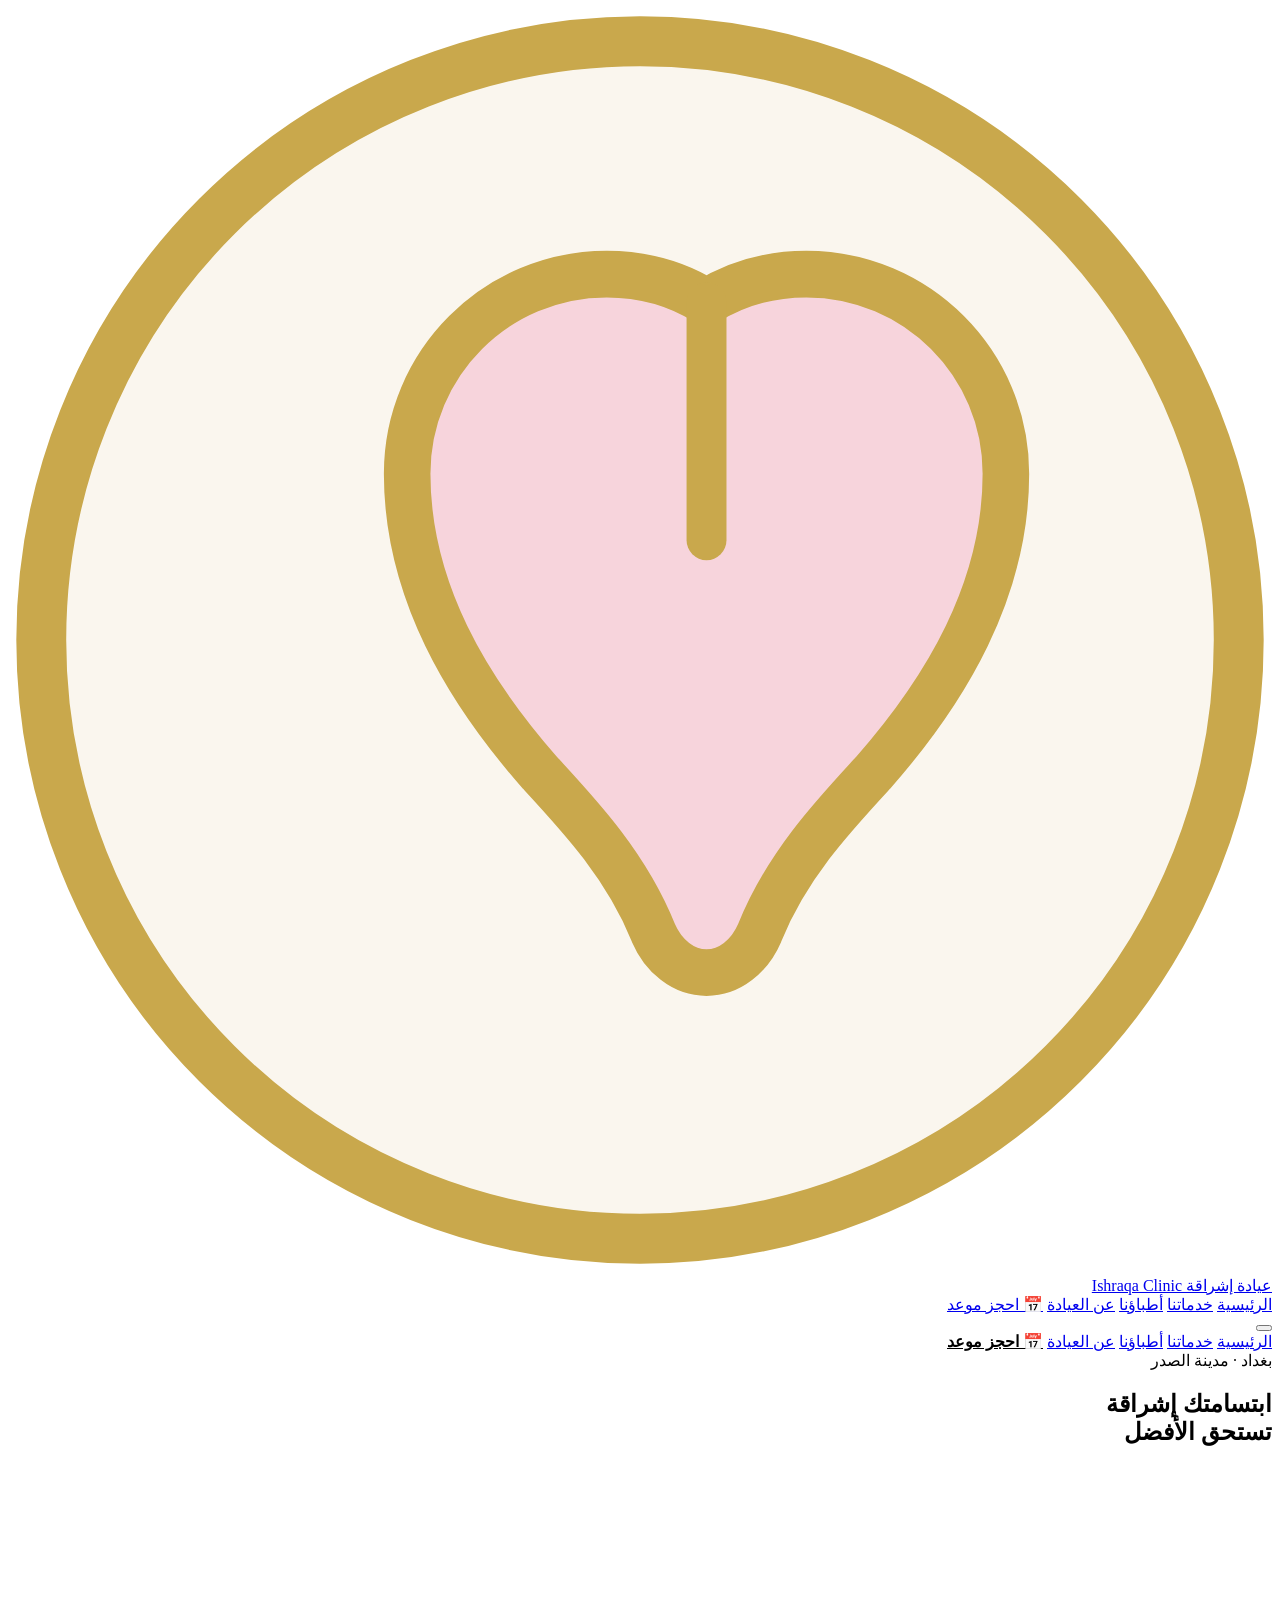
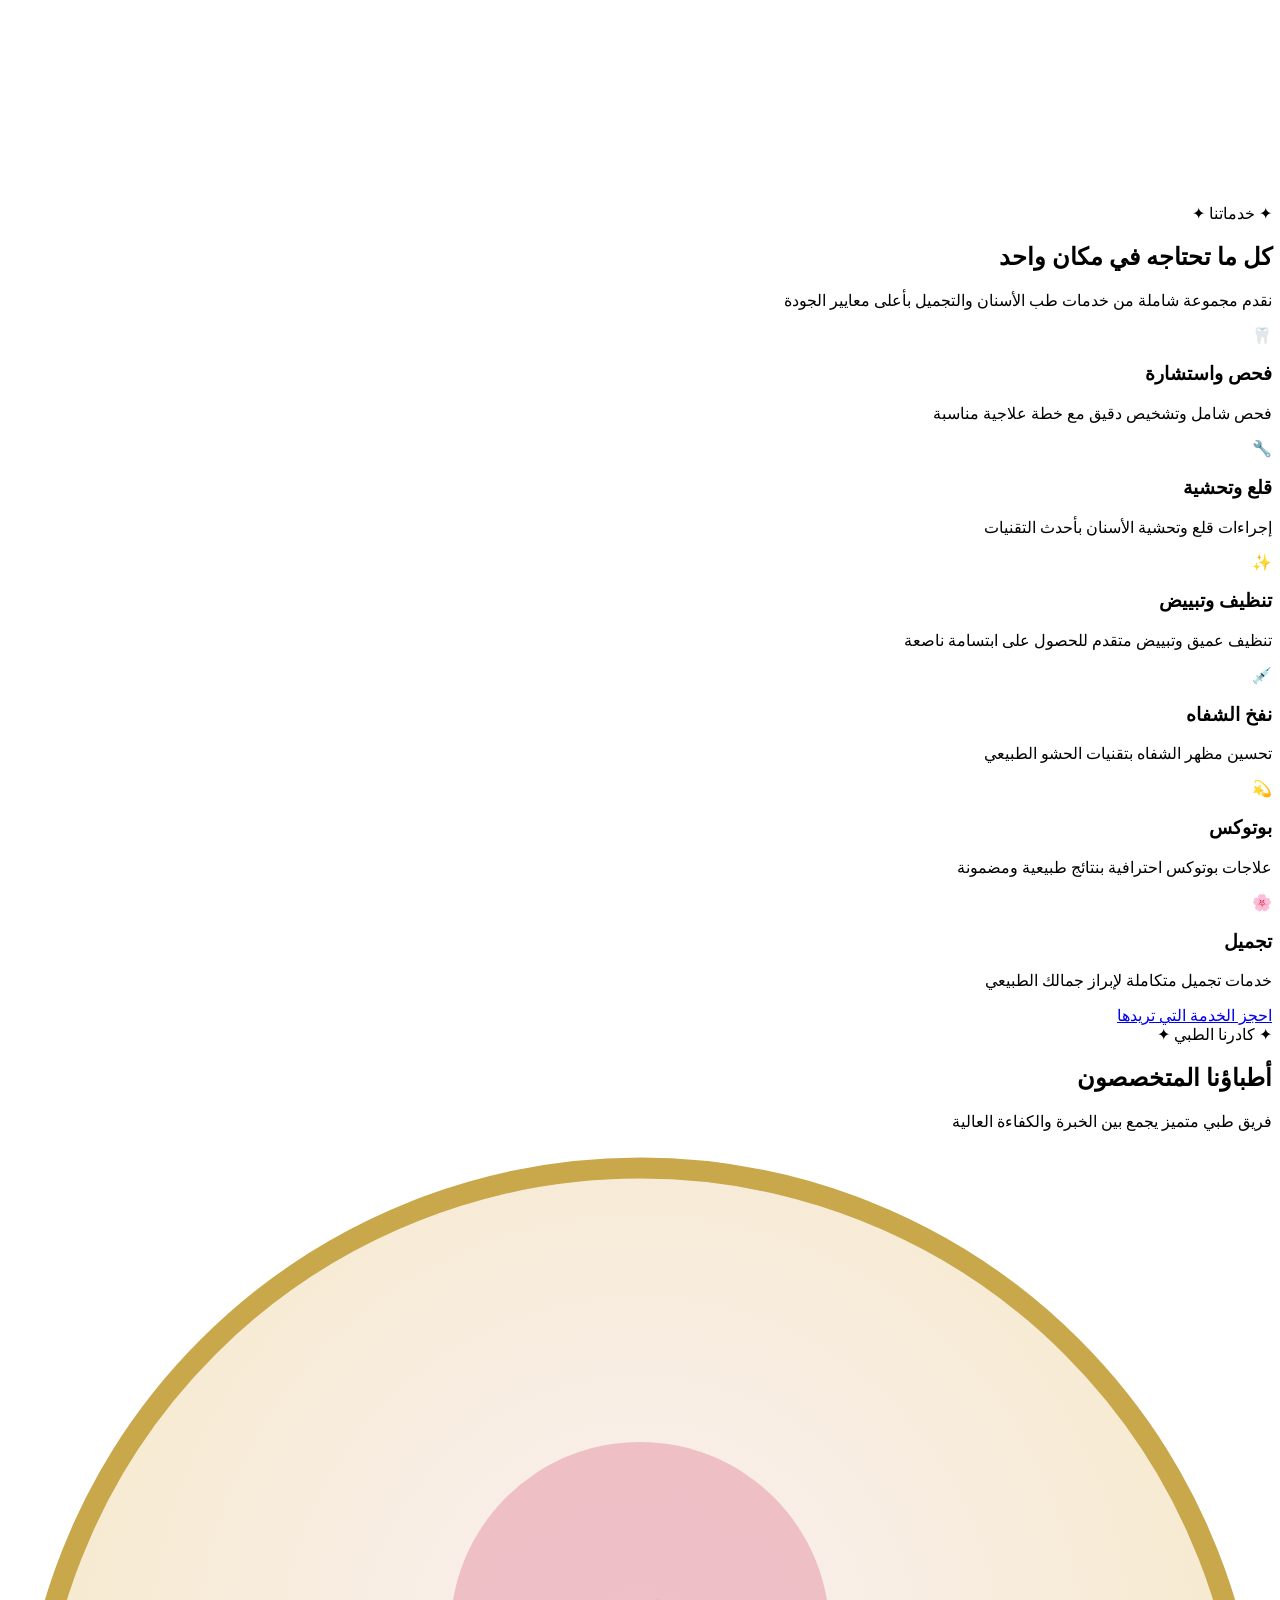
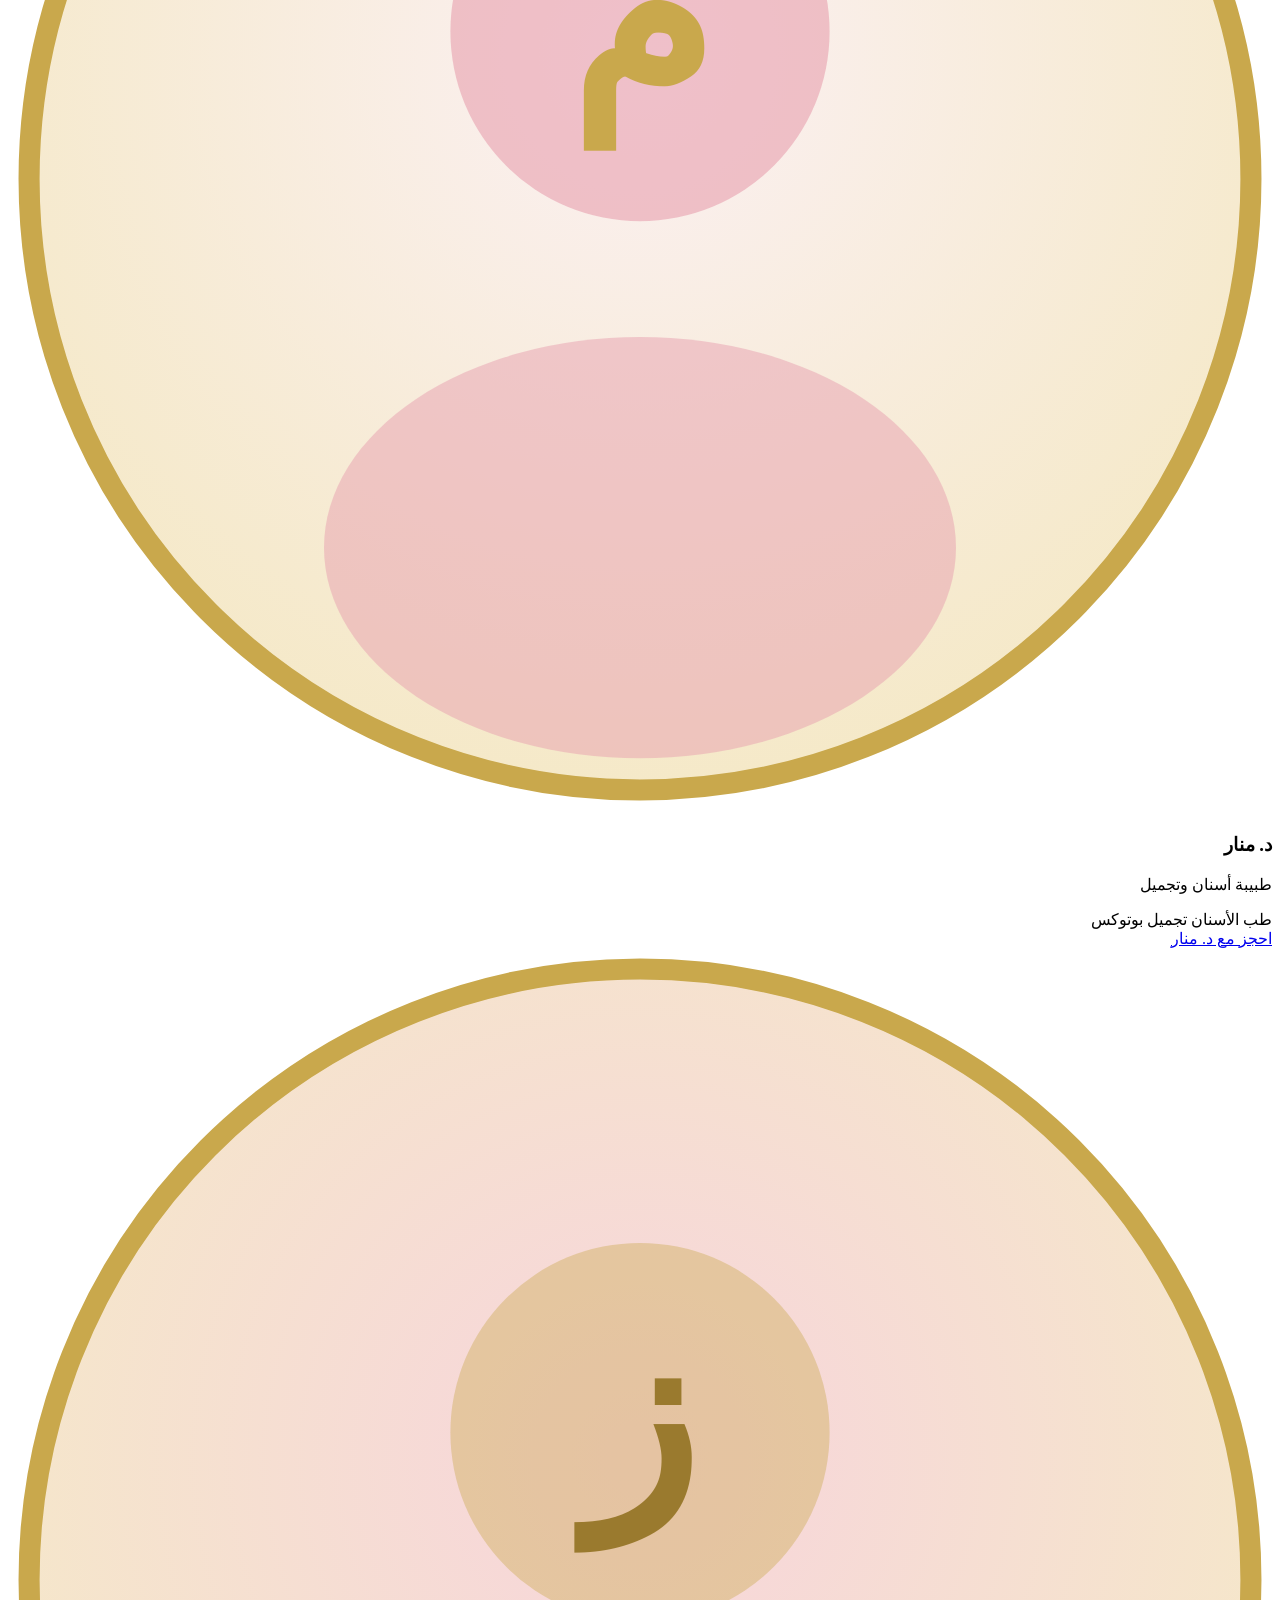
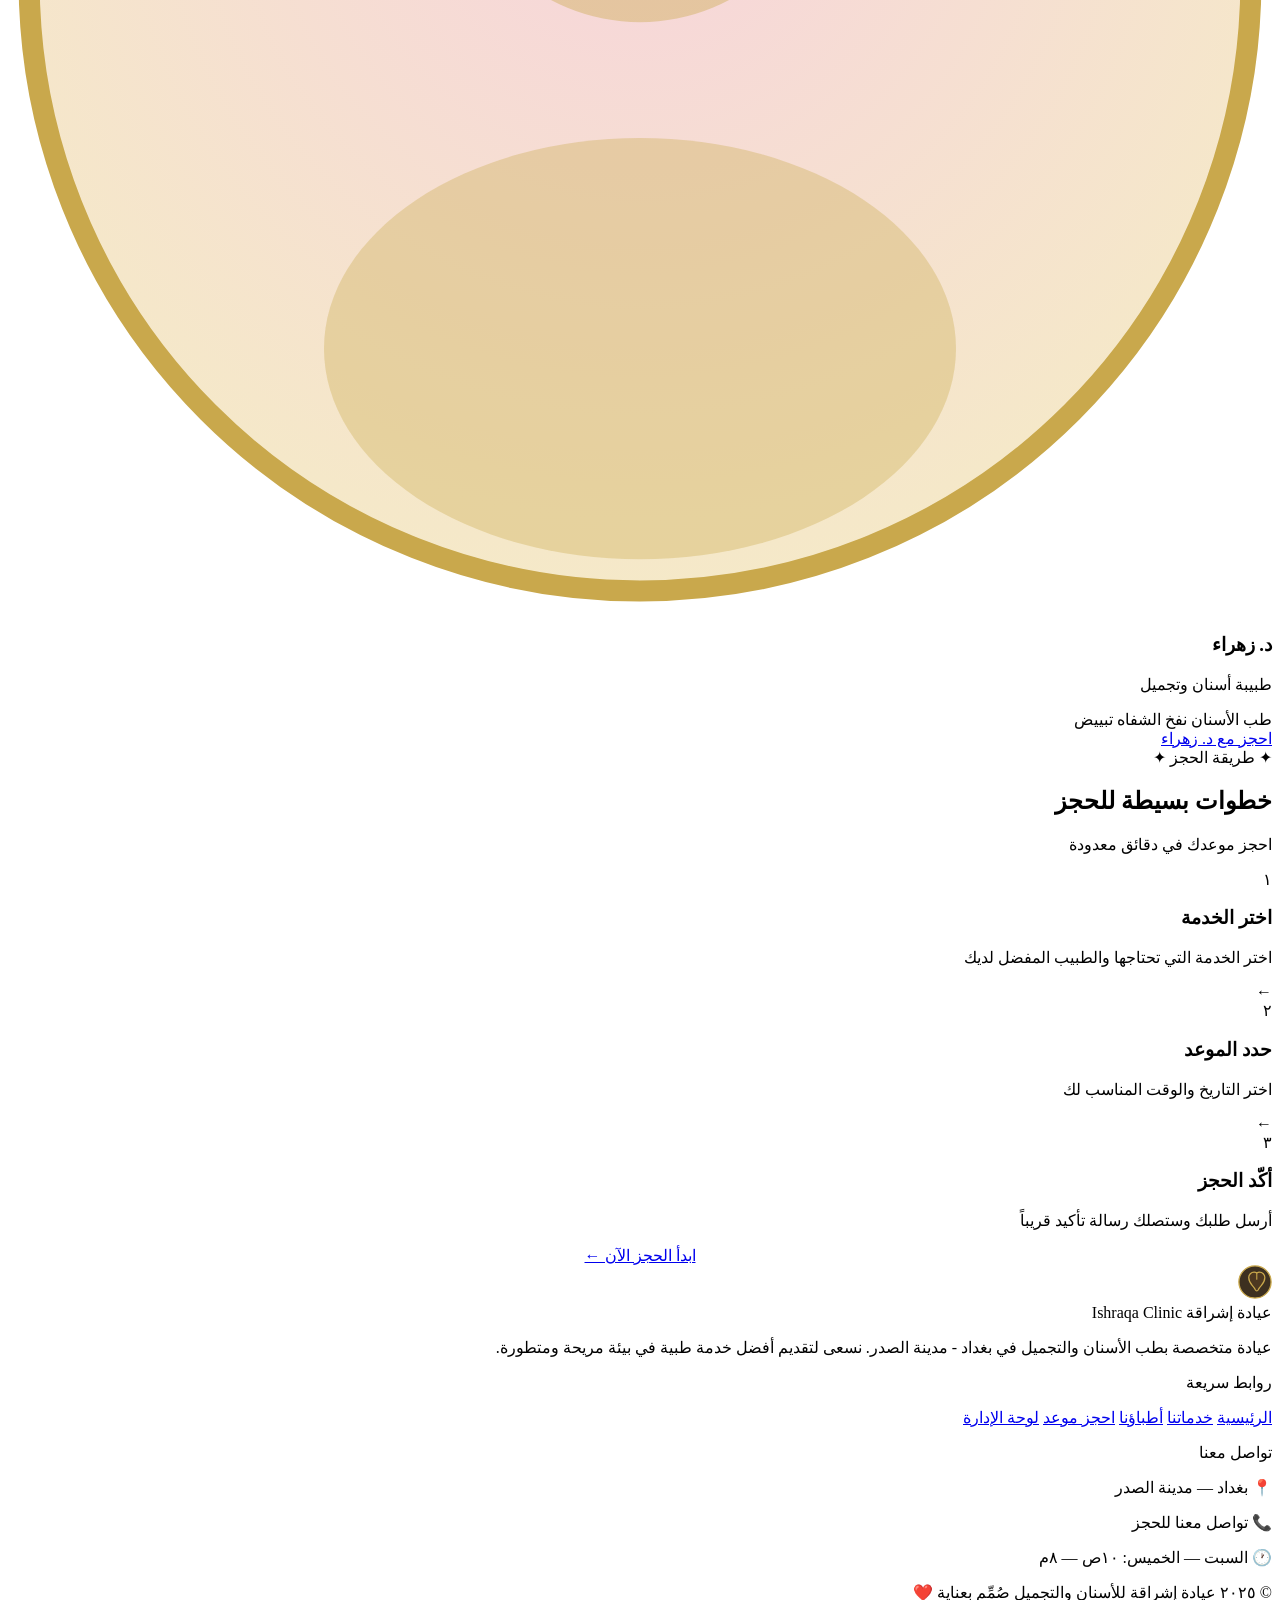
==== index.html @ fc012408 "Add files via upload" ====
<!DOCTYPE html>
<html lang="ar" dir="rtl">
<head>
  <meta charset="UTF-8" />
  <meta name="viewport" content="width=device-width, initial-scale=1.0" />
  <meta name="description" content="عيادة إشراقة للأسنان والتجميل — بغداد، مدينة الصدر. احجز موعدك اليوم مع أفضل أطباء الأسنان والتجميل." />
  <title>عيادة إشراقة للأسنان والتجميل</title>
  <link rel="stylesheet" href="assets/css/style.css" />
  <link rel="stylesheet" href="assets/css/home.css" />
</head>
<body>

  <!-- ═══════════════════════════════════════════════════
       NAVBAR
  ═══════════════════════════════════════════════════ -->
  <nav class="navbar" id="navbar">
    <a href="index.html" class="nav-logo">
      <svg class="nav-logo-icon" viewBox="0 0 38 38" fill="none" xmlns="http://www.w3.org/2000/svg">
        <circle cx="19" cy="19" r="18" fill="#FAF6EE" stroke="#C9A84C" stroke-width="1.5"/>
        <path d="M12 14C12 10.686 14.686 8 18 8C19.1 8 20.14 8.3 21 8.84C21.86 8.3 22.9 8 24 8C27.314 8 30 10.686 30 14C30 17.5 28.2 20.5 26 23C24.8 24.3 23.4 25.8 22.6 27.8C22.3 28.5 21.7 29 21 29C20.3 29 19.7 28.5 19.4 27.8C18.6 25.8 17.2 24.3 16 23C13.8 20.5 12 17.5 12 14Z" fill="#F7D4DC" stroke="#C9A84C" stroke-width="1.4" stroke-linejoin="round"/>
        <path d="M21 8.84C21 8.84 21 14 21 16" stroke="#C9A84C" stroke-width="1.2" stroke-linecap="round"/>
      </svg>
      <div class="nav-logo-text">
        <span class="ar">عيادة إشراقة</span>
        <span class="en">Ishraqa Clinic</span>
      </div>
    </a>

    <div class="nav-links">
      <a href="index.html">الرئيسية</a>
      <a href="#services">خدماتنا</a>
      <a href="#doctors">أطباؤنا</a>
      <a href="#about">عن العيادة</a>
      <a href="booking.html" class="nav-cta">📅 احجز موعد</a>
    </div>

    <button class="nav-hamburger" id="hamburger" aria-label="القائمة">
      <span></span><span></span><span></span>
    </button>
  </nav>

  <div class="nav-mobile" id="navMobile">
    <a href="index.html">الرئيسية</a>
    <a href="#services">خدماتنا</a>
    <a href="#doctors">أطباؤنا</a>
    <a href="#about">عن العيادة</a>
    <a href="booking.html" style="color:var(--gold-dark);font-weight:700;">📅 احجز موعد</a>
  </div>

  <!-- ═══════════════════════════════════════════════════
       HERO
  ═══════════════════════════════════════════════════ -->
  <section class="hero" id="hero">
    <div class="hero-bg-shapes" aria-hidden="true">
      <div class="shape shape-1"></div>
      <div class="shape shape-2"></div>
      <div class="shape shape-3"></div>
    </div>

    <div class="hero-inner">
      <div class="hero-content">
        <span class="hero-badge animate-in">
          <span class="dot-gold"></span>
          بغداد · مدينة الصدر
        </span>

        <h1 class="hero-title animate-in-delay">
          ابتسامتك <span class="text-gold">إشراقة</span>
          <br />تستحق الأفضل
        </h1>

        <p class="hero-desc" style="animation: fadeInUp 0.5s ease 0.25s both; opacity:0;">
          عيادة متخصصة بطب الأسنان والتجميل، نقدم خدمات عالية الجودة
          بأيدي كوادر متخصصة في بيئة مريحة وحديثة.
        </p>

        <div class="hero-actions" style="animation: fadeInUp 0.5s ease 0.35s both; opacity:0;">
          <a href="booking.html" class="btn btn-primary btn-lg">
            📅 احجز موعدك الآن
          </a>
          <a href="#services" class="btn btn-outline">
            تعرّف على خدماتنا
          </a>
        </div>

        <div class="hero-trust" style="animation: fadeInUp 0.5s ease 0.45s both; opacity:0;">
          <div class="trust-item">
            <span class="trust-num">٢</span>
            <span class="trust-label">طبيب متخصص</span>
          </div>
          <div class="trust-divider"></div>
          <div class="trust-item">
            <span class="trust-num">٩+</span>
            <span class="trust-label">خدمة متاحة</span>
          </div>
          <div class="trust-divider"></div>
          <div class="trust-item">
            <span class="trust-num">حجز</span>
            <span class="trust-label">سريع وسهل</span>
          </div>
        </div>
      </div>

      <div class="hero-visual" style="animation: fadeIn 0.8s ease 0.2s both; opacity:0;" aria-hidden="true">
        <div class="hero-card-wrap">
          <div class="hero-main-card">
            <div class="hero-card-icon">
              <svg viewBox="0 0 80 80" fill="none" xmlns="http://www.w3.org/2000/svg" width="80" height="80">
                <circle cx="40" cy="40" r="38" fill="#F5E9C8" stroke="#C9A84C" stroke-width="2"/>
                <path d="M24 26C24 19.373 29.373 14 36 14C38.8 14 41.4 14.9 43.5 16.5C45.6 14.9 48.2 14 51 14C57.627 14 63 19.373 63 26C63 35 58.5 42.5 53 48.5C50 51.8 46.5 55.5 44.5 60.5C43.7 62.5 42.1 64 40 64C37.9 64 36.3 62.5 35.5 60.5C33.5 55.5 30 51.8 27 48.5C21.5 42.5 17 35 17 26H24Z" fill="#FBF0F3" stroke="#C9A84C" stroke-width="2.5" stroke-linejoin="round"/>
                <path d="M43.5 16.5C43.5 16.5 43.5 30 43.5 35" stroke="#C9A84C" stroke-width="2" stroke-linecap="round"/>
                <circle cx="40" cy="40" r="3" fill="#E8A0B0"/>
              </svg>
            </div>
            <p class="hero-card-title">عيادة إشراقة</p>
            <p class="hero-card-sub">للأسنان والتجميل</p>
          </div>

          <div class="floating-badge float-1">
            <span>✨</span> تجميل احترافي
          </div>
          <div class="floating-badge float-2">
            <span>🦷</span> أسنان صحية
          </div>
          <div class="floating-badge float-3">
            <span>⭐</span> رعاية متميزة
          </div>
        </div>
      </div>
    </div>
  </section>

  <!-- ═══════════════════════════════════════════════════
       SERVICES
  ═══════════════════════════════════════════════════ -->
  <section class="section services-section" id="services">
    <div class="section-inner">
      <div class="section-header">
        <div class="section-eyebrow">✦ خدماتنا ✦</div>
        <h2 class="section-title">كل ما تحتاجه في مكان واحد</h2>
        <p class="section-subtitle">نقدم مجموعة شاملة من خدمات طب الأسنان والتجميل بأعلى معايير الجودة</p>
      </div>

      <div class="services-grid stagger-children">
        <div class="service-card">
          <div class="service-icon">🦷</div>
          <h3>فحص واستشارة</h3>
          <p>فحص شامل وتشخيص دقيق مع خطة علاجية مناسبة</p>
        </div>
        <div class="service-card">
          <div class="service-icon">🔧</div>
          <h3>قلع وتحشية</h3>
          <p>إجراءات قلع وتحشية الأسنان بأحدث التقنيات</p>
        </div>
        <div class="service-card">
          <div class="service-icon">✨</div>
          <h3>تنظيف وتبييض</h3>
          <p>تنظيف عميق وتبييض متقدم للحصول على ابتسامة ناصعة</p>
        </div>
        <div class="service-card service-card-featured">
          <div class="service-icon">💉</div>
          <h3>نفخ الشفاه</h3>
          <p>تحسين مظهر الشفاه بتقنيات الحشو الطبيعي</p>
        </div>
        <div class="service-card service-card-featured">
          <div class="service-icon">💫</div>
          <h3>بوتوكس</h3>
          <p>علاجات بوتوكس احترافية بنتائج طبيعية ومضمونة</p>
        </div>
        <div class="service-card service-card-featured">
          <div class="service-icon">🌸</div>
          <h3>تجميل</h3>
          <p>خدمات تجميل متكاملة لإبراز جمالك الطبيعي</p>
        </div>
      </div>

      <div class="services-cta">
        <a href="booking.html" class="btn btn-primary btn-lg">
          احجز الخدمة التي تريدها
        </a>
      </div>
    </div>
  </section>

  <!-- ═══════════════════════════════════════════════════
       DOCTORS
  ═══════════════════════════════════════════════════ -->
  <section class="section doctors-section" id="doctors">
    <div class="section-inner">
      <div class="section-header">
        <div class="section-eyebrow">✦ كادرنا الطبي ✦</div>
        <h2 class="section-title">أطباؤنا المتخصصون</h2>
        <p class="section-subtitle">فريق طبي متميز يجمع بين الخبرة والكفاءة العالية</p>
      </div>

      <div class="doctors-grid stagger-children">
        <div class="doctor-card">
          <div class="doctor-avatar">
            <svg viewBox="0 0 120 120" fill="none" xmlns="http://www.w3.org/2000/svg" width="100%" height="100%">
              <circle cx="60" cy="60" r="58" fill="url(#grad1)" stroke="#C9A84C" stroke-width="2"/>
              <defs>
                <radialGradient id="grad1" cx="50%" cy="40%" r="60%">
                  <stop offset="0%" stop-color="#FBF0F3"/>
                  <stop offset="100%" stop-color="#F5E9C8"/>
                </radialGradient>
              </defs>
              <circle cx="60" cy="46" r="18" fill="#E8A0B0" opacity="0.6"/>
              <ellipse cx="60" cy="95" rx="30" ry="20" fill="#E8A0B0" opacity="0.5"/>
              <text x="60" y="52" font-family="Tajawal" font-size="22" fill="#C9A84C" text-anchor="middle" font-weight="700">م</text>
            </svg>
          </div>
          <div class="doctor-info">
            <h3 class="doctor-name">د. منار</h3>
            <p class="doctor-title">طبيبة أسنان وتجميل</p>
            <div class="doctor-tags">
              <span class="doctor-tag">طب الأسنان</span>
              <span class="doctor-tag">تجميل</span>
              <span class="doctor-tag">بوتوكس</span>
            </div>
            <a href="booking.html?doctor=manar" class="btn btn-outline" style="margin-top:var(--space-md); width:100%; justify-content:center;">
              احجز مع د. منار
            </a>
          </div>
        </div>

        <div class="doctor-card">
          <div class="doctor-avatar">
            <svg viewBox="0 0 120 120" fill="none" xmlns="http://www.w3.org/2000/svg" width="100%" height="100%">
              <circle cx="60" cy="60" r="58" fill="url(#grad2)" stroke="#C9A84C" stroke-width="2"/>
              <defs>
                <radialGradient id="grad2" cx="50%" cy="40%" r="60%">
                  <stop offset="0%" stop-color="#F7D4DC"/>
                  <stop offset="100%" stop-color="#F5E9C8"/>
                </radialGradient>
              </defs>
              <circle cx="60" cy="46" r="18" fill="#C9A84C" opacity="0.4"/>
              <ellipse cx="60" cy="95" rx="30" ry="20" fill="#C9A84C" opacity="0.35"/>
              <text x="60" y="52" font-family="Tajawal" font-size="22" fill="#9A7A2E" text-anchor="middle" font-weight="700">ز</text>
            </svg>
          </div>
          <div class="doctor-info">
            <h3 class="doctor-name">د. زهراء</h3>
            <p class="doctor-title">طبيبة أسنان وتجميل</p>
            <div class="doctor-tags">
              <span class="doctor-tag">طب الأسنان</span>
              <span class="doctor-tag">نفخ الشفاه</span>
              <span class="doctor-tag">تبييض</span>
            </div>
            <a href="booking.html?doctor=zahraa" class="btn btn-outline" style="margin-top:var(--space-md); width:100%; justify-content:center;">
              احجز مع د. زهراء
            </a>
          </div>
        </div>
      </div>
    </div>
  </section>

  <!-- ═══════════════════════════════════════════════════
       HOW IT WORKS
  ═══════════════════════════════════════════════════ -->
  <section class="section how-section" id="about">
    <div class="section-inner">
      <div class="section-header">
        <div class="section-eyebrow">✦ طريقة الحجز ✦</div>
        <h2 class="section-title">خطوات بسيطة للحجز</h2>
        <p class="section-subtitle">احجز موعدك في دقائق معدودة</p>
      </div>

      <div class="steps-grid stagger-children">
        <div class="step-item">
          <div class="step-number">١</div>
          <h3>اختر الخدمة</h3>
          <p>اختر الخدمة التي تحتاجها والطبيب المفضل لديك</p>
        </div>
        <div class="step-arrow">←</div>
        <div class="step-item">
          <div class="step-number">٢</div>
          <h3>حدد الموعد</h3>
          <p>اختر التاريخ والوقت المناسب لك</p>
        </div>
        <div class="step-arrow">←</div>
        <div class="step-item">
          <div class="step-number">٣</div>
          <h3>أكّد الحجز</h3>
          <p>أرسل طلبك وستصلك رسالة تأكيد قريباً</p>
        </div>
      </div>

      <div style="text-align:center; margin-top:var(--space-2xl);">
        <a href="booking.html" class="btn btn-primary btn-lg">
          ابدأ الحجز الآن ←
        </a>
      </div>
    </div>
  </section>

  <!-- ═══════════════════════════════════════════════════
       FOOTER
  ═══════════════════════════════════════════════════ -->
  <footer class="footer">
    <div class="footer-inner">
      <div class="footer-brand">
        <div class="nav-logo" style="margin-bottom:var(--space-md);">
          <svg width="34" height="34" viewBox="0 0 38 38" fill="none">
            <circle cx="19" cy="19" r="18" fill="#3D3020" stroke="#C9A84C" stroke-width="1.5"/>
            <path d="M12 14C12 10.686 14.686 8 18 8C19.1 8 20.14 8.3 21 8.84C21.86 8.3 22.9 8 24 8C27.314 8 30 10.686 30 14C30 17.5 28.2 20.5 26 23C24.8 24.3 23.4 25.8 22.6 27.8C22.3 28.5 21.7 29 21 29C20.3 29 19.7 28.5 19.4 27.8C18.6 25.8 17.2 24.3 16 23C13.8 20.5 12 17.5 12 14Z" fill="#4D3820" stroke="#C9A84C" stroke-width="1.4"/>
            <path d="M21 8.84C21 8.84 21 14 21 16" stroke="#C9A84C" stroke-width="1.2" stroke-linecap="round"/>
          </svg>
          <div class="nav-logo-text">
            <span class="ar">عيادة إشراقة</span>
            <span class="en">Ishraqa Clinic</span>
          </div>
        </div>
        <p class="footer-desc">
          عيادة متخصصة بطب الأسنان والتجميل في بغداد - مدينة الصدر.
          نسعى لتقديم أفضل خدمة طبية في بيئة مريحة ومتطورة.
        </p>
      </div>

      <div>
        <p class="footer-title">روابط سريعة</p>
        <div class="footer-links">
          <a href="index.html">الرئيسية</a>
          <a href="#services">خدماتنا</a>
          <a href="#doctors">أطباؤنا</a>
          <a href="booking.html">احجز موعد</a>
          <a href="admin.html">لوحة الإدارة</a>
        </div>
      </div>

      <div class="footer-contact">
        <p class="footer-title">تواصل معنا</p>
        <p>📍 بغداد — مدينة الصدر</p>
        <p>📞 <span id="footer-phone">تواصل معنا للحجز</span></p>
        <p>🕐 السبت — الخميس: ١٠ص — ٨م</p>
      </div>
    </div>

    <div class="footer-bottom">
      <span>© ٢٠٢٥ عيادة إشراقة للأسنان والتجميل</span>
      <span>صُمِّم بعناية ❤️</span>
    </div>
  </footer>

  <script src="assets/js/config.js"></script>
  <script>
    // Navbar scroll effect
    const navbar = document.getElementById('navbar');
    window.addEventListener('scroll', () => {
      navbar.classList.toggle('scrolled', window.scrollY > 20);
    });

    // Mobile menu
    const hamburger = document.getElementById('hamburger');
    const navMobile = document.getElementById('navMobile');
    hamburger.addEventListener('click', () => {
      navMobile.classList.toggle('open');
    });

    // Close mobile menu on link click
    navMobile.querySelectorAll('a').forEach(a => {
      a.addEventListener('click', () => navMobile.classList.remove('open'));
    });

    // Set phone from config
    const phoneEl = document.getElementById('footer-phone');
    if (phoneEl && ISHRAQA_CONFIG.CLINIC_PHONE) {
      phoneEl.textContent = ISHRAQA_CONFIG.CLINIC_PHONE;
    }
  </script>
</body>
</html>
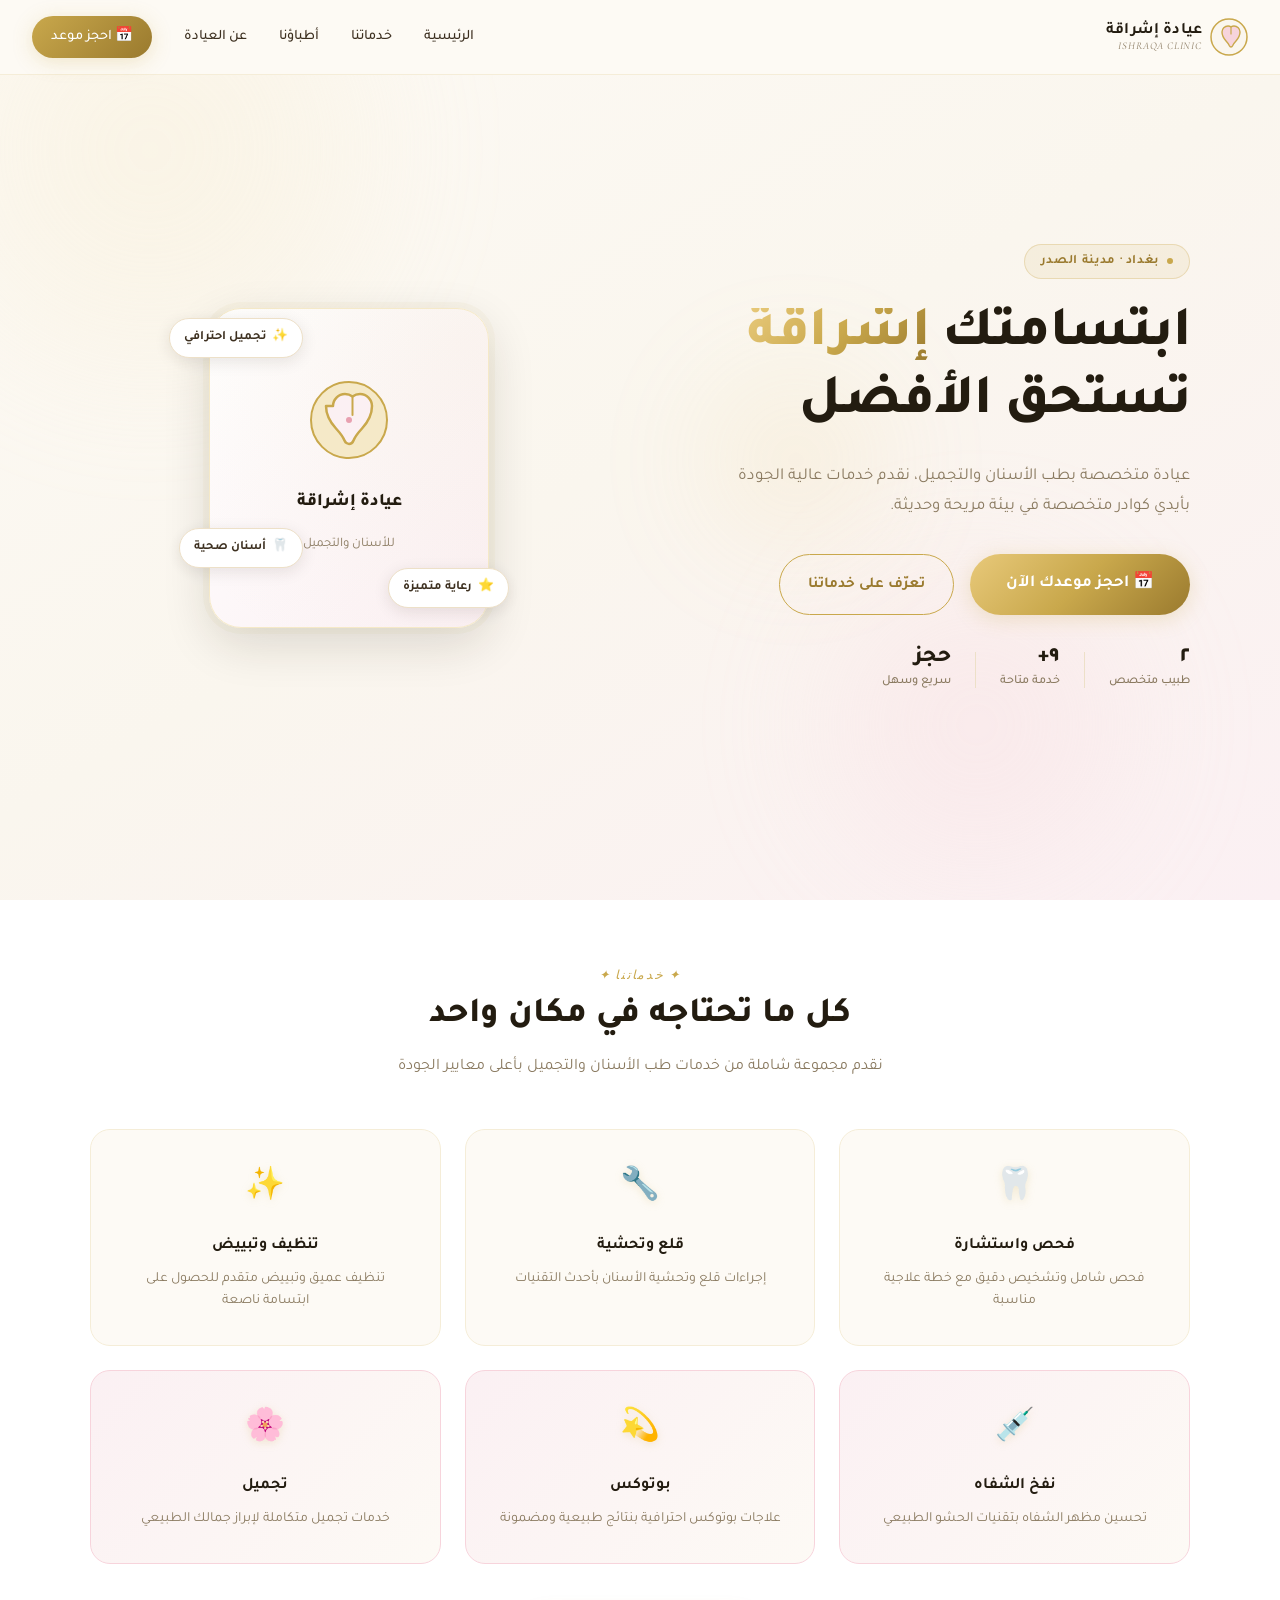
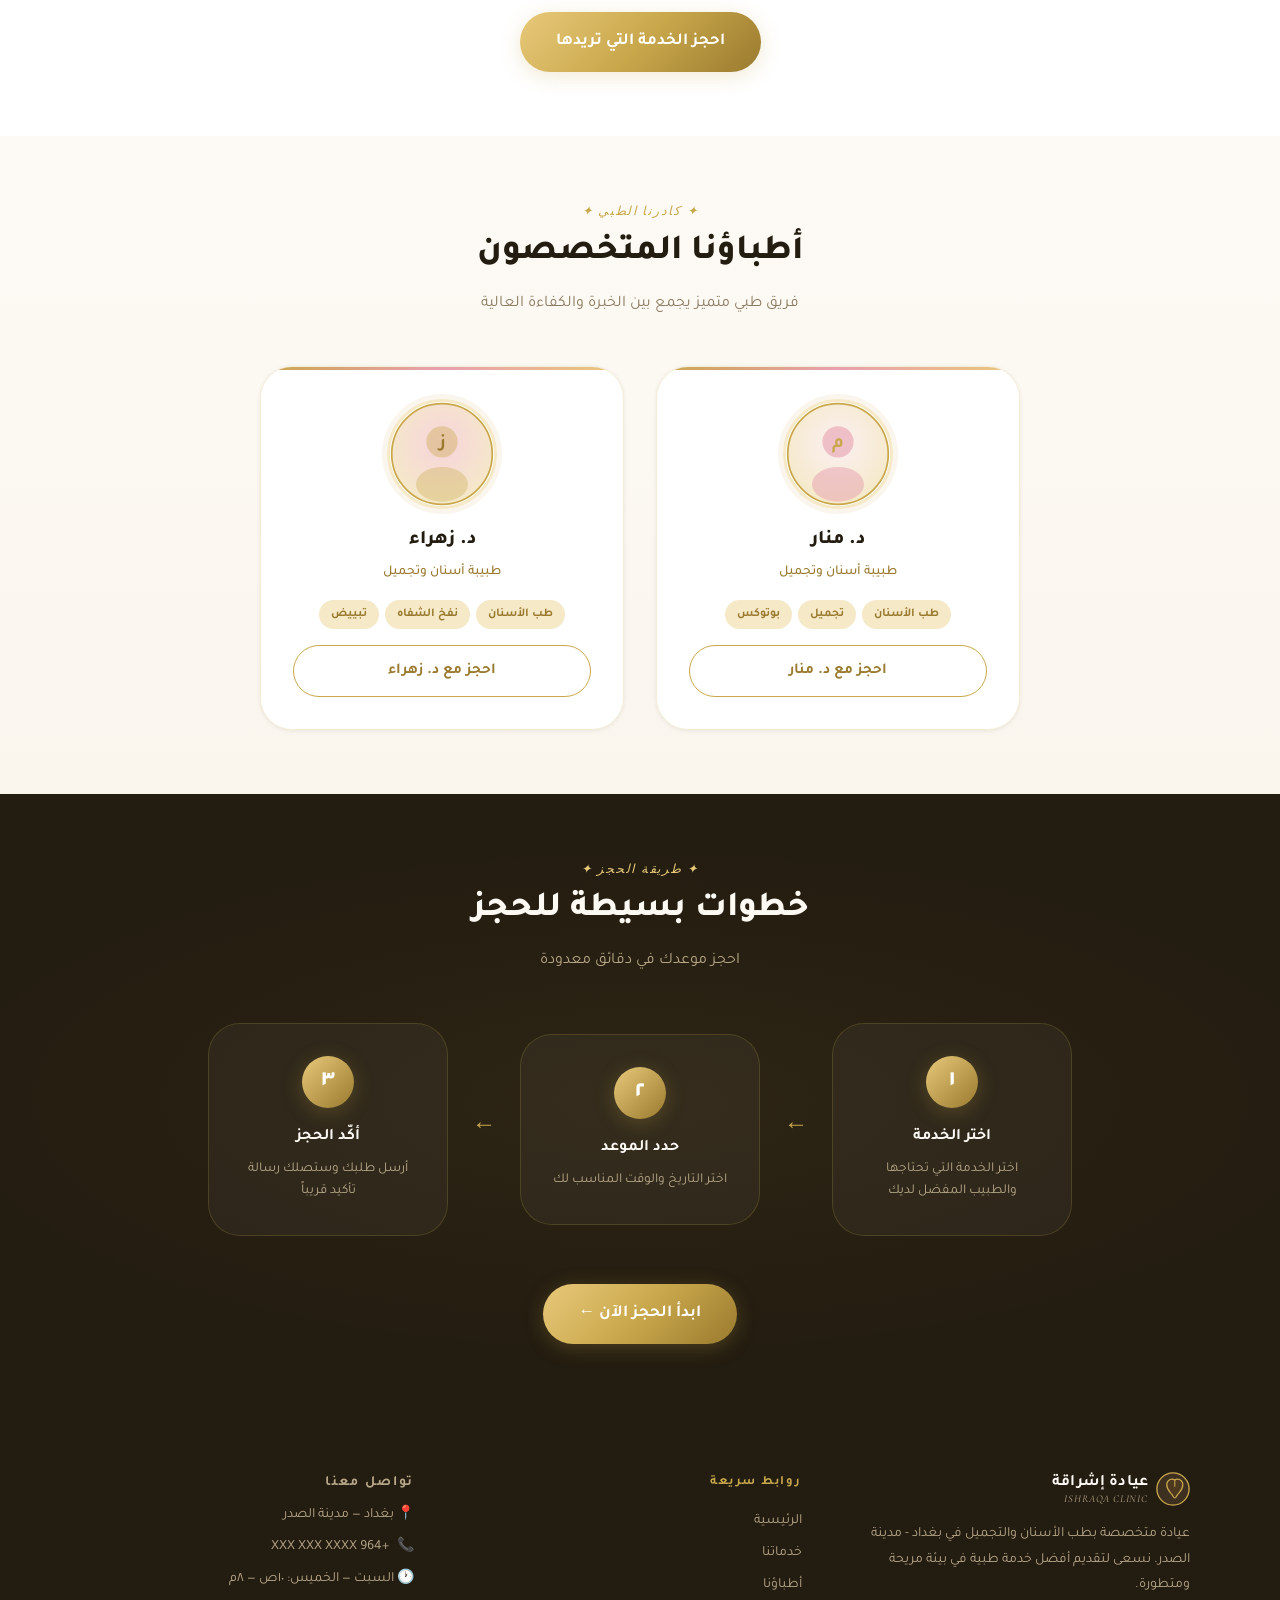
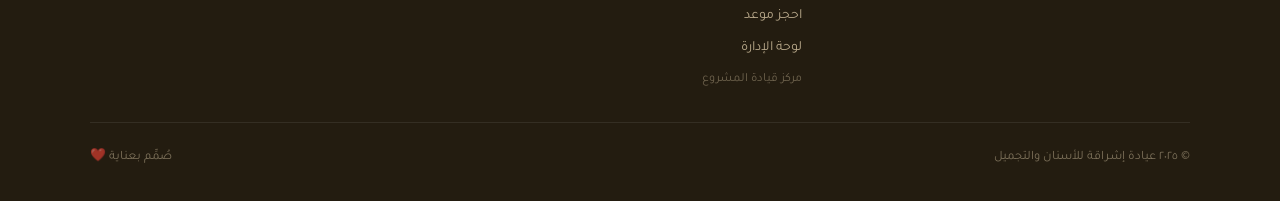
==== commit 90f49e48: "Add files via upload" ====
--- a/index.html
+++ b/index.html
@@ -325,6 +325,7 @@
           <a href="#doctors">أطباؤنا</a>
           <a href="booking.html">احجز موعد</a>
           <a href="admin.html">لوحة الإدارة</a>
+          <a href="orchestrator.html" style="opacity:0.5; font-size:0.78rem;">مركز قيادة المشروع</a>
         </div>
       </div>
 
--- a/assets/css/style.css
+++ b/assets/css/style.css
@@ -0,0 +1,948 @@
+/* ================================================================
+   Ishraqa Dental & Aesthetic Clinic — Global Stylesheet
+   عيادة إشراقة للأسنان والتجميل
+   ================================================================ */
+
+/* ── Google Fonts ─────────────────────────────────────────────── */
+@import url('https://fonts.googleapis.com/css2?family=Tajawal:wght@300;400;500;700;800&family=Cormorant+Garamond:ital,wght@0,300;0,400;0,600;1,300;1,400&family=Playfair+Display:wght@400;600&display=swap');
+
+/* ── CSS Variables ────────────────────────────────────────────── */
+:root {
+  /* Colors */
+  --gold:           #C9A84C;
+  --gold-light:     #E8C97A;
+  --gold-pale:      #F5E9C8;
+  --gold-dark:      #9A7A2E;
+  --pink:           #E8A0B0;
+  --pink-light:     #F7D4DC;
+  --pink-pale:      #FBF0F3;
+  --ivory:          #FDFAF5;
+  --ivory-dark:     #F5EEDF;
+  --cream:          #FAF6EE;
+  --dark:           #231C10;
+  --dark-soft:      #3D3020;
+  --muted:          #8A7A60;
+  --muted-light:    #B8A88A;
+  --border:         #EDE0C8;
+  --border-light:   #F5EDD8;
+  --white:          #FFFFFF;
+  --error:          #C0392B;
+  --error-light:    #FADBD8;
+  --success:        #27AE60;
+  --success-light:  #D5F5E3;
+
+  /* Typography */
+  --font-arabic:    'Tajawal', sans-serif;
+  --font-display:   'Cormorant Garamond', serif;
+  --font-heading:   'Playfair Display', serif;
+
+  /* Spacing */
+  --space-xs:   0.25rem;
+  --space-sm:   0.5rem;
+  --space-md:   1rem;
+  --space-lg:   1.5rem;
+  --space-xl:   2rem;
+  --space-2xl:  3rem;
+  --space-3xl:  4rem;
+
+  /* Borders */
+  --radius-sm:  6px;
+  --radius-md:  12px;
+  --radius-lg:  20px;
+  --radius-xl:  32px;
+  --radius-full: 9999px;
+
+  /* Shadows */
+  --shadow-sm:  0 1px 4px rgba(35, 28, 16, 0.08);
+  --shadow-md:  0 4px 16px rgba(35, 28, 16, 0.10);
+  --shadow-lg:  0 8px 32px rgba(35, 28, 16, 0.12);
+  --shadow-xl:  0 16px 48px rgba(35, 28, 16, 0.14);
+  --shadow-gold: 0 4px 20px rgba(201, 168, 76, 0.25);
+
+  /* Transitions */
+  --transition-fast:   150ms ease;
+  --transition-base:   250ms ease;
+  --transition-slow:   400ms cubic-bezier(0.25, 0.46, 0.45, 0.94);
+  --transition-spring: 500ms cubic-bezier(0.34, 1.56, 0.64, 1);
+}
+
+/* ── Reset & Base ─────────────────────────────────────────────── */
+*, *::before, *::after {
+  box-sizing: border-box;
+  margin: 0;
+  padding: 0;
+}
+
+html {
+  direction: rtl;
+  scroll-behavior: smooth;
+  font-size: 16px;
+  -webkit-text-size-adjust: 100%;
+}
+
+body {
+  font-family: var(--font-arabic);
+  background-color: var(--ivory);
+  color: var(--dark);
+  line-height: 1.7;
+  min-height: 100vh;
+  overflow-x: hidden;
+  -webkit-font-smoothing: antialiased;
+}
+
+img { max-width: 100%; display: block; }
+a { color: inherit; text-decoration: none; }
+button { cursor: pointer; border: none; background: none; font-family: inherit; }
+input, select, textarea { font-family: inherit; }
+ul, ol { list-style: none; }
+
+/* ── Scrollbar ────────────────────────────────────────────────── */
+::-webkit-scrollbar { width: 6px; }
+::-webkit-scrollbar-track { background: var(--ivory-dark); }
+::-webkit-scrollbar-thumb { background: var(--gold-light); border-radius: var(--radius-full); }
+
+/* ── Selection ────────────────────────────────────────────────── */
+::selection { background: var(--gold-pale); color: var(--dark); }
+
+/* ================================================================
+   NAVBAR
+   ================================================================ */
+.navbar {
+  position: fixed;
+  top: 0;
+  inset-inline: 0;
+  z-index: 100;
+  display: flex;
+  align-items: center;
+  justify-content: space-between;
+  padding: var(--space-md) var(--space-xl);
+  background: rgba(253, 250, 245, 0.92);
+  backdrop-filter: blur(16px);
+  -webkit-backdrop-filter: blur(16px);
+  border-bottom: 1px solid var(--border-light);
+  transition: box-shadow var(--transition-base);
+}
+
+.navbar.scrolled {
+  box-shadow: var(--shadow-md);
+}
+
+.nav-logo {
+  display: flex;
+  align-items: center;
+  gap: var(--space-sm);
+}
+
+.nav-logo-icon {
+  width: 38px;
+  height: 38px;
+  flex-shrink: 0;
+}
+
+.nav-logo-text {
+  display: flex;
+  flex-direction: column;
+  line-height: 1.15;
+}
+
+.nav-logo-text .ar {
+  font-size: 1rem;
+  font-weight: 700;
+  color: var(--dark);
+  letter-spacing: 0.01em;
+}
+
+.nav-logo-text .en {
+  font-size: 0.65rem;
+  font-weight: 400;
+  color: var(--muted);
+  letter-spacing: 0.08em;
+  text-transform: uppercase;
+  font-family: var(--font-display);
+  font-style: italic;
+}
+
+.nav-links {
+  display: flex;
+  align-items: center;
+  gap: var(--space-xl);
+}
+
+.nav-links a {
+  font-size: 0.9rem;
+  font-weight: 500;
+  color: var(--dark-soft);
+  transition: color var(--transition-fast);
+  position: relative;
+}
+
+.nav-links a::after {
+  content: '';
+  position: absolute;
+  bottom: -3px;
+  inset-inline-start: 0;
+  width: 0;
+  height: 1.5px;
+  background: var(--gold);
+  transition: width var(--transition-base);
+}
+
+.nav-links a:hover { color: var(--gold-dark); }
+.nav-links a:hover::after { width: 100%; }
+
+.nav-cta {
+  display: inline-flex;
+  align-items: center;
+  gap: var(--space-xs);
+  padding: 0.55rem 1.2rem;
+  background: linear-gradient(135deg, var(--gold), var(--gold-dark));
+  color: var(--white) !important;
+  border-radius: var(--radius-full);
+  font-size: 0.875rem;
+  font-weight: 600;
+  box-shadow: var(--shadow-gold);
+  transition: transform var(--transition-fast), box-shadow var(--transition-fast) !important;
+}
+
+.nav-cta::after { display: none !important; }
+.nav-cta:hover { transform: translateY(-1px); box-shadow: 0 6px 24px rgba(201, 168, 76, 0.35) !important; }
+
+/* Hamburger */
+.nav-hamburger {
+  display: none;
+  flex-direction: column;
+  gap: 5px;
+  padding: 4px;
+}
+
+.nav-hamburger span {
+  display: block;
+  width: 22px;
+  height: 2px;
+  background: var(--dark);
+  border-radius: 2px;
+  transition: var(--transition-base);
+}
+
+/* Mobile Nav */
+.nav-mobile {
+  display: none;
+  position: fixed;
+  top: 65px;
+  inset-inline: 0;
+  background: var(--ivory);
+  border-bottom: 1px solid var(--border);
+  padding: var(--space-lg) var(--space-xl);
+  flex-direction: column;
+  gap: var(--space-md);
+  z-index: 99;
+  box-shadow: var(--shadow-lg);
+}
+
+.nav-mobile.open { display: flex; }
+.nav-mobile a { font-size: 1rem; font-weight: 500; color: var(--dark-soft); padding: var(--space-sm) 0; border-bottom: 1px solid var(--border-light); }
+.nav-mobile a:last-child { border: none; }
+
+/* ================================================================
+   FOOTER
+   ================================================================ */
+.footer {
+  background: var(--dark);
+  color: var(--muted-light);
+  padding: var(--space-3xl) var(--space-xl) var(--space-xl);
+  margin-top: auto;
+}
+
+.footer-inner {
+  max-width: 1100px;
+  margin: 0 auto;
+  display: grid;
+  grid-template-columns: 1fr 1fr 1fr;
+  gap: var(--space-3xl);
+}
+
+.footer-brand .nav-logo-text .ar { color: var(--ivory); }
+.footer-brand .nav-logo-text .en { color: var(--muted-light); }
+
+.footer-desc {
+  font-size: 0.875rem;
+  line-height: 1.8;
+  color: var(--muted-light);
+  margin-top: var(--space-md);
+}
+
+.footer-title {
+  font-size: 0.8rem;
+  font-weight: 700;
+  letter-spacing: 0.12em;
+  text-transform: uppercase;
+  color: var(--gold);
+  margin-bottom: var(--space-md);
+}
+
+.footer-links { display: flex; flex-direction: column; gap: var(--space-sm); }
+.footer-links a { font-size: 0.875rem; color: var(--muted-light); transition: color var(--transition-fast); }
+.footer-links a:hover { color: var(--gold-light); }
+
+.footer-contact p { font-size: 0.875rem; color: var(--muted-light); margin-bottom: var(--space-sm); display: flex; gap: var(--space-sm); align-items: center; }
+
+.footer-bottom {
+  max-width: 1100px;
+  margin: var(--space-xl) auto 0;
+  padding-top: var(--space-lg);
+  border-top: 1px solid rgba(255,255,255,0.08);
+  display: flex;
+  justify-content: space-between;
+  align-items: center;
+  font-size: 0.8rem;
+  color: rgba(184, 168, 138, 0.6);
+}
+
+/* ================================================================
+   BUTTONS
+   ================================================================ */
+.btn {
+  display: inline-flex;
+  align-items: center;
+  justify-content: center;
+  gap: var(--space-sm);
+  padding: 0.75rem 1.75rem;
+  border-radius: var(--radius-full);
+  font-family: var(--font-arabic);
+  font-size: 0.95rem;
+  font-weight: 600;
+  transition: all var(--transition-base);
+  position: relative;
+  overflow: hidden;
+  white-space: nowrap;
+}
+
+.btn::before {
+  content: '';
+  position: absolute;
+  inset: 0;
+  background: rgba(255,255,255,0);
+  transition: background var(--transition-fast);
+}
+
+.btn:hover::before { background: rgba(255,255,255,0.08); }
+.btn:active { transform: scale(0.98); }
+
+.btn-primary {
+  background: linear-gradient(135deg, var(--gold-light) 0%, var(--gold) 50%, var(--gold-dark) 100%);
+  color: var(--white);
+  box-shadow: var(--shadow-gold);
+}
+
+.btn-primary:hover {
+  transform: translateY(-2px);
+  box-shadow: 0 8px 28px rgba(201, 168, 76, 0.4);
+}
+
+.btn-outline {
+  background: transparent;
+  color: var(--gold-dark);
+  border: 1.5px solid var(--gold);
+}
+
+.btn-outline:hover {
+  background: var(--gold-pale);
+  transform: translateY(-1px);
+}
+
+.btn-ghost {
+  background: transparent;
+  color: var(--muted);
+}
+
+.btn-ghost:hover { color: var(--dark); background: var(--ivory-dark); }
+
+.btn-lg { padding: 1rem 2.25rem; font-size: 1.05rem; }
+.btn-sm { padding: 0.5rem 1.1rem; font-size: 0.82rem; }
+
+.btn:disabled {
+  opacity: 0.55;
+  pointer-events: none;
+}
+
+/* Loading spinner in button */
+.btn .spinner {
+  width: 16px;
+  height: 16px;
+  border: 2px solid rgba(255,255,255,0.4);
+  border-top-color: white;
+  border-radius: 50%;
+  animation: spin 0.7s linear infinite;
+  display: none;
+}
+
+.btn.loading .spinner { display: block; }
+.btn.loading .btn-text { opacity: 0.7; }
+
+@keyframes spin { to { transform: rotate(360deg); } }
+
+/* ================================================================
+   FORM ELEMENTS
+   ================================================================ */
+.form-group {
+  display: flex;
+  flex-direction: column;
+  gap: 6px;
+}
+
+.form-label {
+  font-size: 0.875rem;
+  font-weight: 600;
+  color: var(--dark-soft);
+}
+
+.form-label .required {
+  color: var(--gold);
+  margin-inline-start: 3px;
+}
+
+.form-control {
+  width: 100%;
+  padding: 0.75rem 1rem;
+  background: var(--white);
+  border: 1.5px solid var(--border);
+  border-radius: var(--radius-md);
+  font-family: var(--font-arabic);
+  font-size: 0.95rem;
+  color: var(--dark);
+  transition: border-color var(--transition-fast), box-shadow var(--transition-fast);
+  outline: none;
+  direction: rtl;
+}
+
+.form-control::placeholder { color: var(--muted-light); }
+
+.form-control:focus {
+  border-color: var(--gold);
+  box-shadow: 0 0 0 3px rgba(201, 168, 76, 0.12);
+}
+
+.form-control.is-error {
+  border-color: var(--error);
+  box-shadow: 0 0 0 3px rgba(192, 57, 43, 0.08);
+}
+
+.form-error {
+  font-size: 0.78rem;
+  color: var(--error);
+  display: flex;
+  align-items: center;
+  gap: 4px;
+  display: none;
+}
+
+.form-group.has-error .form-error { display: flex; }
+.form-group.has-error .form-control { border-color: var(--error); }
+
+select.form-control {
+  appearance: none;
+  -webkit-appearance: none;
+  background-image: url("data:image/svg+xml,%3Csvg xmlns='http://www.w3.org/2000/svg' width='12' height='12' viewBox='0 0 12 12'%3E%3Cpath fill='%238A7A60' d='M6 8L1 3h10z'/%3E%3C/svg%3E");
+  background-repeat: no-repeat;
+  background-position: left 12px center;
+  padding-inline-end: 1rem;
+  padding-inline-start: 2.5rem;
+}
+
+textarea.form-control { resize: vertical; min-height: 110px; }
+
+/* Radio / Checkbox groups */
+.radio-group, .checkbox-group {
+  display: flex;
+  flex-wrap: wrap;
+  gap: var(--space-sm);
+}
+
+.radio-option, .checkbox-option {
+  position: relative;
+}
+
+.radio-option input,
+.checkbox-option input {
+  position: absolute;
+  opacity: 0;
+  width: 0;
+  height: 0;
+}
+
+.radio-option label,
+.checkbox-option label {
+  display: inline-flex;
+  align-items: center;
+  gap: 6px;
+  padding: 0.5rem 1.1rem;
+  border: 1.5px solid var(--border);
+  border-radius: var(--radius-full);
+  font-size: 0.875rem;
+  font-weight: 500;
+  color: var(--muted);
+  cursor: pointer;
+  transition: all var(--transition-fast);
+  background: var(--white);
+  user-select: none;
+}
+
+.radio-option input:checked + label,
+.checkbox-option input:checked + label {
+  border-color: var(--gold);
+  background: var(--gold-pale);
+  color: var(--gold-dark);
+  font-weight: 600;
+}
+
+.radio-option label:hover,
+.checkbox-option label:hover {
+  border-color: var(--gold-light);
+  background: rgba(245, 233, 200, 0.4);
+}
+
+/* Pain level slider */
+.pain-slider {
+  -webkit-appearance: none;
+  appearance: none;
+  width: 100%;
+  height: 6px;
+  border-radius: 3px;
+  background: linear-gradient(to left, var(--error) 0%, var(--gold) 50%, var(--success) 100%);
+  outline: none;
+  cursor: pointer;
+}
+
+.pain-slider::-webkit-slider-thumb {
+  -webkit-appearance: none;
+  width: 20px;
+  height: 20px;
+  border-radius: 50%;
+  background: var(--white);
+  border: 2.5px solid var(--gold);
+  box-shadow: var(--shadow-sm);
+  cursor: pointer;
+  transition: transform var(--transition-fast);
+}
+
+.pain-slider::-webkit-slider-thumb:hover { transform: scale(1.2); }
+
+.pain-labels {
+  display: flex;
+  justify-content: space-between;
+  font-size: 0.75rem;
+  color: var(--muted);
+  margin-top: 4px;
+}
+
+/* ================================================================
+   CARDS
+   ================================================================ */
+.card {
+  background: var(--white);
+  border: 1px solid var(--border-light);
+  border-radius: var(--radius-lg);
+  padding: var(--space-xl);
+  box-shadow: var(--shadow-sm);
+  transition: box-shadow var(--transition-base), transform var(--transition-base);
+}
+
+.card:hover {
+  box-shadow: var(--shadow-md);
+  transform: translateY(-2px);
+}
+
+.card-gold {
+  background: linear-gradient(135deg, var(--gold-pale), var(--pink-pale));
+  border-color: var(--gold-pale);
+}
+
+/* ================================================================
+   STAT CARDS (Dashboard)
+   ================================================================ */
+.stat-card {
+  background: var(--white);
+  border: 1px solid var(--border-light);
+  border-radius: var(--radius-lg);
+  padding: var(--space-lg) var(--space-xl);
+  display: flex;
+  align-items: center;
+  gap: var(--space-lg);
+  box-shadow: var(--shadow-sm);
+  transition: all var(--transition-base);
+  position: relative;
+  overflow: hidden;
+}
+
+.stat-card::before {
+  content: '';
+  position: absolute;
+  top: 0;
+  inset-inline-start: 0;
+  width: 4px;
+  height: 100%;
+  background: linear-gradient(to bottom, var(--gold-light), var(--gold-dark));
+  border-radius: 0 4px 4px 0;
+}
+
+.stat-card:hover { box-shadow: var(--shadow-md); transform: translateY(-2px); }
+
+.stat-icon {
+  width: 52px;
+  height: 52px;
+  border-radius: var(--radius-md);
+  display: flex;
+  align-items: center;
+  justify-content: center;
+  font-size: 1.4rem;
+  flex-shrink: 0;
+}
+
+.stat-icon.gold    { background: var(--gold-pale);  }
+.stat-icon.pink    { background: var(--pink-pale);   }
+.stat-icon.green   { background: var(--success-light);}
+.stat-icon.blue    { background: #EBF5FB;             }
+
+.stat-body { flex: 1; }
+.stat-value { font-size: 1.75rem; font-weight: 800; color: var(--dark); line-height: 1; }
+.stat-label { font-size: 0.82rem; color: var(--muted); margin-top: 3px; }
+.stat-change { font-size: 0.75rem; font-weight: 600; margin-top: 4px; display: flex; align-items: center; gap: 3px; }
+.stat-change.up   { color: var(--success); }
+.stat-change.down { color: var(--error);   }
+
+/* ================================================================
+   TABLE
+   ================================================================ */
+.table-wrapper {
+  overflow-x: auto;
+  border-radius: var(--radius-lg);
+  border: 1px solid var(--border-light);
+  box-shadow: var(--shadow-sm);
+}
+
+.data-table {
+  width: 100%;
+  border-collapse: collapse;
+  background: var(--white);
+  font-size: 0.875rem;
+}
+
+.data-table th {
+  background: var(--cream);
+  padding: 0.9rem 1.1rem;
+  text-align: right;
+  font-size: 0.78rem;
+  font-weight: 700;
+  letter-spacing: 0.05em;
+  color: var(--muted);
+  text-transform: uppercase;
+  border-bottom: 1px solid var(--border);
+  white-space: nowrap;
+}
+
+.data-table td {
+  padding: 0.9rem 1.1rem;
+  border-bottom: 1px solid var(--border-light);
+  color: var(--dark-soft);
+  vertical-align: middle;
+}
+
+.data-table tr:last-child td { border-bottom: none; }
+.data-table tbody tr:hover { background: rgba(245, 233, 200, 0.2); }
+
+/* ================================================================
+   BADGES
+   ================================================================ */
+.badge {
+  display: inline-flex;
+  align-items: center;
+  gap: 4px;
+  padding: 3px 10px;
+  border-radius: var(--radius-full);
+  font-size: 0.72rem;
+  font-weight: 700;
+  white-space: nowrap;
+}
+
+.badge-new       { background: #EBF5FB; color: #2980B9; }
+.badge-confirmed { background: var(--success-light); color: var(--success); }
+.badge-completed { background: var(--gold-pale); color: var(--gold-dark); }
+.badge-pending   { background: #FEF9E7; color: #D4AC0D; }
+.badge-cancelled { background: var(--error-light); color: var(--error); }
+
+/* ================================================================
+   ALERT / NOTIFICATIONS
+   ================================================================ */
+.alert {
+  display: flex;
+  align-items: flex-start;
+  gap: var(--space-sm);
+  padding: var(--space-md) var(--space-lg);
+  border-radius: var(--radius-md);
+  font-size: 0.9rem;
+  line-height: 1.5;
+}
+
+.alert-success { background: var(--success-light); color: #1E8449; border: 1px solid #A9DFBF; }
+.alert-error   { background: var(--error-light);   color: var(--error); border: 1px solid #F1948A; }
+.alert-info    { background: #EBF5FB; color: #2874A6; border: 1px solid #AED6F1; }
+.alert-warning { background: #FEF9E7; color: #B7950B; border: 1px solid #F9E79F; }
+
+/* ================================================================
+   PAGE HERO — shared across pages
+   ================================================================ */
+.page-hero {
+  min-height: 280px;
+  background: linear-gradient(160deg, var(--dark) 0%, var(--dark-soft) 60%, #4D3820 100%);
+  display: flex;
+  align-items: center;
+  justify-content: center;
+  text-align: center;
+  padding: calc(80px + var(--space-3xl)) var(--space-xl) var(--space-3xl);
+  position: relative;
+  overflow: hidden;
+}
+
+.page-hero::before {
+  content: '';
+  position: absolute;
+  inset: 0;
+  background:
+    radial-gradient(ellipse 60% 50% at 30% 50%, rgba(201,168,76,0.12) 0%, transparent 70%),
+    radial-gradient(ellipse 40% 40% at 75% 60%, rgba(232,160,176,0.08) 0%, transparent 70%);
+}
+
+.page-hero-content { position: relative; z-index: 1; }
+
+.page-hero-eyebrow {
+  display: inline-flex;
+  align-items: center;
+  gap: 8px;
+  font-size: 0.78rem;
+  letter-spacing: 0.15em;
+  text-transform: uppercase;
+  color: var(--gold-light);
+  margin-bottom: var(--space-md);
+  font-family: var(--font-display);
+  font-style: italic;
+}
+
+.page-hero h1 {
+  font-size: clamp(1.8rem, 4vw, 2.8rem);
+  font-weight: 800;
+  color: var(--ivory);
+  line-height: 1.2;
+  margin-bottom: var(--space-md);
+}
+
+.page-hero p {
+  font-size: 1rem;
+  color: var(--muted-light);
+  max-width: 500px;
+  margin: 0 auto;
+  line-height: 1.7;
+}
+
+/* ================================================================
+   SECTION UTILITIES
+   ================================================================ */
+.section { padding: var(--space-3xl) var(--space-xl); }
+
+.section-inner {
+  max-width: 1100px;
+  margin: 0 auto;
+}
+
+.section-header {
+  text-align: center;
+  margin-bottom: var(--space-2xl);
+}
+
+.section-eyebrow {
+  display: inline-flex;
+  align-items: center;
+  gap: 8px;
+  font-size: 0.78rem;
+  letter-spacing: 0.14em;
+  text-transform: uppercase;
+  color: var(--gold);
+  margin-bottom: var(--space-sm);
+  font-family: var(--font-display);
+  font-style: italic;
+}
+
+.section-title {
+  font-size: clamp(1.6rem, 3vw, 2.2rem);
+  font-weight: 800;
+  color: var(--dark);
+  line-height: 1.25;
+  margin-bottom: var(--space-md);
+}
+
+.section-subtitle {
+  font-size: 1rem;
+  color: var(--muted);
+  max-width: 520px;
+  margin: 0 auto;
+  line-height: 1.7;
+}
+
+/* Gold divider */
+.divider {
+  display: flex;
+  align-items: center;
+  gap: var(--space-md);
+  margin: var(--space-md) 0;
+}
+
+.divider-line {
+  flex: 1;
+  height: 1px;
+  background: linear-gradient(to var(--gold-pale), var(--gold-light), var(--gold-pale));
+}
+
+.divider-icon { color: var(--gold); font-size: 0.9rem; }
+
+/* ================================================================
+   DECORATIVE ELEMENTS
+   ================================================================ */
+.ornament {
+  display: inline-block;
+  width: 40px;
+  height: 2px;
+  background: linear-gradient(to left, transparent, var(--gold), transparent);
+  border-radius: 1px;
+}
+
+.dot-gold {
+  width: 6px;
+  height: 6px;
+  border-radius: 50%;
+  background: var(--gold);
+  display: inline-block;
+}
+
+/* ================================================================
+   LOADING OVERLAY
+   ================================================================ */
+.loading-overlay {
+  position: fixed;
+  inset: 0;
+  background: rgba(253, 250, 245, 0.85);
+  backdrop-filter: blur(4px);
+  display: flex;
+  flex-direction: column;
+  align-items: center;
+  justify-content: center;
+  z-index: 999;
+  gap: var(--space-md);
+  opacity: 0;
+  pointer-events: none;
+  transition: opacity var(--transition-base);
+}
+
+.loading-overlay.active { opacity: 1; pointer-events: all; }
+
+.loader {
+  width: 48px;
+  height: 48px;
+  border: 3px solid var(--gold-pale);
+  border-top-color: var(--gold);
+  border-radius: 50%;
+  animation: spin 0.8s linear infinite;
+}
+
+.loading-overlay p { font-size: 0.9rem; color: var(--muted); }
+
+/* ================================================================
+   ANIMATIONS & KEYFRAMES
+   ================================================================ */
+@keyframes fadeInUp {
+  from { opacity: 0; transform: translateY(20px); }
+  to   { opacity: 1; transform: translateY(0);    }
+}
+
+@keyframes fadeIn {
+  from { opacity: 0; }
+  to   { opacity: 1; }
+}
+
+@keyframes shimmer {
+  0%   { background-position: -200% center; }
+  100% { background-position:  200% center; }
+}
+
+@keyframes pulse {
+  0%, 100% { opacity: 1;   }
+  50%       { opacity: 0.6; }
+}
+
+@keyframes scaleIn {
+  from { opacity: 0; transform: scale(0.9); }
+  to   { opacity: 1; transform: scale(1);   }
+}
+
+@keyframes slideDown {
+  from { opacity: 0; transform: translateY(-10px); }
+  to   { opacity: 1; transform: translateY(0);     }
+}
+
+.animate-in       { animation: fadeInUp 0.5s ease forwards; }
+.animate-in-delay { animation: fadeInUp 0.5s ease 0.15s both; }
+.animate-scale    { animation: scaleIn 0.4s var(--transition-spring) forwards; }
+
+/* Staggered children */
+.stagger-children > * { opacity: 0; animation: fadeInUp 0.5s ease forwards; }
+.stagger-children > *:nth-child(1) { animation-delay: 0.05s; }
+.stagger-children > *:nth-child(2) { animation-delay: 0.12s; }
+.stagger-children > *:nth-child(3) { animation-delay: 0.19s; }
+.stagger-children > *:nth-child(4) { animation-delay: 0.26s; }
+.stagger-children > *:nth-child(5) { animation-delay: 0.33s; }
+.stagger-children > *:nth-child(6) { animation-delay: 0.40s; }
+
+/* ================================================================
+   RESPONSIVE — Mobile First Adjustments
+   ================================================================ */
+@media (max-width: 768px) {
+  .navbar { padding: var(--space-md); }
+  .nav-links { display: none; }
+  .nav-hamburger { display: flex; }
+
+  .footer-inner {
+    grid-template-columns: 1fr;
+    gap: var(--space-xl);
+  }
+
+  .footer-bottom {
+    flex-direction: column;
+    gap: var(--space-sm);
+    text-align: center;
+  }
+
+  .section { padding: var(--space-2xl) var(--space-md); }
+
+  .page-hero {
+    min-height: 220px;
+    padding: calc(70px + var(--space-2xl)) var(--space-md) var(--space-2xl);
+  }
+
+  .stat-card { padding: var(--space-md); }
+  .stat-value { font-size: 1.4rem; }
+}
+
+@media (max-width: 480px) {
+  html { font-size: 15px; }
+
+  .btn-lg { padding: 0.85rem 1.5rem; font-size: 0.95rem; }
+
+  .radio-group, .checkbox-group { gap: 6px; }
+  .radio-option label, .checkbox-option label { padding: 0.4rem 0.85rem; font-size: 0.82rem; }
+}
+
+/* ================================================================
+   PRINT
+   ================================================================ */
+@media print {
+  .navbar, .footer, .nav-hamburger { display: none !important; }
+  body { background: white; }
+}
--- a/assets/css/home.css
+++ b/assets/css/home.css
@@ -0,0 +1,486 @@
+/* ================================================================
+   Home Page Styles — Ishraqa Clinic
+   ================================================================ */
+
+/* ── HERO ─────────────────────────────────────────────────────── */
+.hero {
+  min-height: 100vh;
+  display: flex;
+  align-items: center;
+  background: linear-gradient(150deg, var(--ivory) 0%, var(--cream) 50%, var(--pink-pale) 100%);
+  position: relative;
+  overflow: hidden;
+  padding: 100px var(--space-xl) var(--space-3xl);
+}
+
+.hero-bg-shapes {
+  position: absolute;
+  inset: 0;
+  pointer-events: none;
+  overflow: hidden;
+}
+
+.shape {
+  position: absolute;
+  border-radius: 50%;
+  filter: blur(60px);
+  opacity: 0.35;
+}
+
+.shape-1 {
+  width: 500px;
+  height: 500px;
+  background: radial-gradient(circle, var(--gold-pale), transparent);
+  top: -100px;
+  inset-inline-end: -100px;
+  animation: float1 8s ease-in-out infinite;
+}
+
+.shape-2 {
+  width: 350px;
+  height: 350px;
+  background: radial-gradient(circle, var(--pink-light), transparent);
+  bottom: 0;
+  inset-inline-start: 10%;
+  animation: float2 10s ease-in-out infinite;
+}
+
+.shape-3 {
+  width: 200px;
+  height: 200px;
+  background: radial-gradient(circle, var(--gold-light), transparent);
+  top: 40%;
+  inset-inline-start: 30%;
+  animation: float1 12s ease-in-out infinite reverse;
+  opacity: 0.2;
+}
+
+@keyframes float1 {
+  0%, 100% { transform: translateY(0) scale(1); }
+  50%       { transform: translateY(-30px) scale(1.05); }
+}
+
+@keyframes float2 {
+  0%, 100% { transform: translateY(0) translateX(0); }
+  50%       { transform: translateY(-20px) translateX(15px); }
+}
+
+.hero-inner {
+  max-width: 1100px;
+  margin: 0 auto;
+  width: 100%;
+  display: grid;
+  grid-template-columns: 1fr 1fr;
+  gap: var(--space-3xl);
+  align-items: center;
+}
+
+/* Content side */
+.hero-content { position: relative; z-index: 1; }
+
+.hero-badge {
+  display: inline-flex;
+  align-items: center;
+  gap: 8px;
+  padding: 6px 16px;
+  background: rgba(201, 168, 76, 0.1);
+  border: 1px solid rgba(201, 168, 76, 0.3);
+  border-radius: var(--radius-full);
+  font-size: 0.8rem;
+  font-weight: 600;
+  color: var(--gold-dark);
+  margin-bottom: var(--space-lg);
+  letter-spacing: 0.05em;
+}
+
+.hero-title {
+  font-size: clamp(2.2rem, 5vw, 3.5rem);
+  font-weight: 800;
+  color: var(--dark);
+  line-height: 1.2;
+  margin-bottom: var(--space-lg);
+  letter-spacing: -0.01em;
+}
+
+.text-gold {
+  background: linear-gradient(135deg, var(--gold-light), var(--gold), var(--gold-dark));
+  -webkit-background-clip: text;
+  -webkit-text-fill-color: transparent;
+  background-clip: text;
+}
+
+.hero-desc {
+  font-size: 1.05rem;
+  color: var(--muted);
+  line-height: 1.8;
+  margin-bottom: var(--space-xl);
+  max-width: 480px;
+}
+
+.hero-actions {
+  display: flex;
+  flex-wrap: wrap;
+  gap: var(--space-md);
+  margin-bottom: var(--space-xl);
+}
+
+.hero-trust {
+  display: flex;
+  align-items: center;
+  gap: var(--space-lg);
+  flex-wrap: wrap;
+}
+
+.trust-item { display: flex; flex-direction: column; gap: 2px; }
+.trust-num { font-size: 1.4rem; font-weight: 800; color: var(--dark); line-height: 1; }
+.trust-label { font-size: 0.78rem; color: var(--muted); font-weight: 500; }
+.trust-divider { width: 1px; height: 36px; background: var(--border); }
+
+/* Visual side */
+.hero-visual {
+  position: relative;
+  z-index: 1;
+  display: flex;
+  justify-content: center;
+  align-items: center;
+  min-height: 380px;
+}
+
+.hero-card-wrap {
+  position: relative;
+  width: 280px;
+  height: 320px;
+}
+
+.hero-main-card {
+  width: 100%;
+  height: 100%;
+  background: linear-gradient(135deg, var(--white) 0%, var(--pink-pale) 100%);
+  border: 1.5px solid var(--gold-pale);
+  border-radius: var(--radius-xl);
+  display: flex;
+  flex-direction: column;
+  align-items: center;
+  justify-content: center;
+  gap: var(--space-md);
+  box-shadow: var(--shadow-xl), 0 0 0 6px rgba(201,168,76,0.05);
+  position: relative;
+  overflow: hidden;
+}
+
+.hero-main-card::before {
+  content: '';
+  position: absolute;
+  top: -50%;
+  inset-inline-end: -50%;
+  width: 200%;
+  height: 200%;
+  background: radial-gradient(circle at 70% 30%, rgba(201,168,76,0.06) 0%, transparent 60%);
+}
+
+.hero-card-icon {
+  position: relative;
+  z-index: 1;
+  animation: float1 4s ease-in-out infinite;
+}
+
+.hero-card-title {
+  font-size: 1.1rem;
+  font-weight: 800;
+  color: var(--dark);
+  position: relative;
+  z-index: 1;
+}
+
+.hero-card-sub {
+  font-size: 0.82rem;
+  color: var(--muted);
+  position: relative;
+  z-index: 1;
+}
+
+/* Floating badges */
+.floating-badge {
+  position: absolute;
+  background: var(--white);
+  border: 1px solid var(--border);
+  border-radius: var(--radius-full);
+  padding: 8px 14px;
+  font-size: 0.8rem;
+  font-weight: 600;
+  color: var(--dark-soft);
+  box-shadow: var(--shadow-md);
+  white-space: nowrap;
+  display: flex;
+  align-items: center;
+  gap: 6px;
+}
+
+.float-1 {
+  top: 10px;
+  inset-inline-end: -40px;
+  animation: float2 5s ease-in-out infinite;
+}
+
+.float-2 {
+  bottom: 60px;
+  inset-inline-end: -30px;
+  animation: float2 6s ease-in-out infinite 1s;
+}
+
+.float-3 {
+  bottom: 20px;
+  inset-inline-start: -20px;
+  animation: float1 7s ease-in-out infinite 0.5s;
+}
+
+/* ── SERVICES SECTION ─────────────────────────────────────────── */
+.services-section {
+  background: var(--white);
+}
+
+.services-grid {
+  display: grid;
+  grid-template-columns: repeat(3, 1fr);
+  gap: var(--space-lg);
+}
+
+.service-card {
+  background: var(--ivory);
+  border: 1.5px solid var(--border-light);
+  border-radius: var(--radius-lg);
+  padding: var(--space-xl);
+  text-align: center;
+  transition: all var(--transition-base);
+  cursor: default;
+}
+
+.service-card:hover {
+  background: var(--white);
+  border-color: var(--gold-light);
+  box-shadow: var(--shadow-lg), 0 0 0 1px rgba(201,168,76,0.15);
+  transform: translateY(-4px);
+}
+
+.service-card-featured {
+  background: linear-gradient(135deg, var(--pink-pale), var(--ivory));
+  border-color: var(--pink-light);
+}
+
+.service-card-featured:hover {
+  border-color: var(--gold);
+  background: linear-gradient(135deg, var(--gold-pale), var(--pink-pale));
+}
+
+.service-icon {
+  font-size: 2rem;
+  margin-bottom: var(--space-md);
+  display: block;
+  filter: drop-shadow(0 2px 4px rgba(201,168,76,0.2));
+  transition: transform var(--transition-base);
+}
+
+.service-card:hover .service-icon { transform: scale(1.15) rotate(-5deg); }
+
+.service-card h3 {
+  font-size: 1rem;
+  font-weight: 700;
+  color: var(--dark);
+  margin-bottom: var(--space-sm);
+}
+
+.service-card p {
+  font-size: 0.875rem;
+  color: var(--muted);
+  line-height: 1.6;
+}
+
+.services-cta {
+  text-align: center;
+  margin-top: var(--space-2xl);
+}
+
+/* ── DOCTORS SECTION ──────────────────────────────────────────── */
+.doctors-section {
+  background: linear-gradient(180deg, var(--ivory) 0%, var(--cream) 100%);
+}
+
+.doctors-grid {
+  display: grid;
+  grid-template-columns: 1fr 1fr;
+  gap: var(--space-xl);
+  max-width: 760px;
+  margin: 0 auto;
+}
+
+.doctor-card {
+  background: var(--white);
+  border: 1.5px solid var(--border-light);
+  border-radius: var(--radius-xl);
+  padding: var(--space-xl);
+  text-align: center;
+  transition: all var(--transition-base);
+  box-shadow: var(--shadow-sm);
+  overflow: hidden;
+  position: relative;
+}
+
+.doctor-card::before {
+  content: '';
+  position: absolute;
+  top: 0;
+  inset-inline: 0;
+  height: 3px;
+  background: linear-gradient(to left, var(--gold-light), var(--pink), var(--gold));
+}
+
+.doctor-card:hover {
+  border-color: var(--gold-light);
+  box-shadow: var(--shadow-lg), 0 0 0 1px rgba(201,168,76,0.1);
+  transform: translateY(-4px);
+}
+
+.doctor-avatar {
+  width: 110px;
+  height: 110px;
+  border-radius: 50%;
+  margin: 0 auto var(--space-md);
+  overflow: hidden;
+  border: 3px solid var(--gold-pale);
+  box-shadow: 0 0 0 5px rgba(201,168,76,0.1);
+}
+
+.doctor-name {
+  font-size: 1.2rem;
+  font-weight: 800;
+  color: var(--dark);
+  margin-bottom: 4px;
+}
+
+.doctor-title {
+  font-size: 0.85rem;
+  color: var(--gold-dark);
+  font-weight: 500;
+  margin-bottom: var(--space-md);
+}
+
+.doctor-tags {
+  display: flex;
+  flex-wrap: wrap;
+  gap: 6px;
+  justify-content: center;
+}
+
+.doctor-tag {
+  padding: 4px 12px;
+  background: var(--gold-pale);
+  border-radius: var(--radius-full);
+  font-size: 0.75rem;
+  font-weight: 600;
+  color: var(--gold-dark);
+}
+
+/* ── HOW IT WORKS ─────────────────────────────────────────────── */
+.how-section {
+  background: var(--dark);
+  position: relative;
+  overflow: hidden;
+}
+
+.how-section::before {
+  content: '';
+  position: absolute;
+  inset: 0;
+  background: radial-gradient(ellipse 80% 60% at 50% 50%, rgba(201,168,76,0.06) 0%, transparent 70%);
+}
+
+.how-section .section-eyebrow { color: var(--gold-light); }
+.how-section .section-title   { color: var(--ivory); }
+.how-section .section-subtitle { color: var(--muted-light); }
+
+.steps-grid {
+  display: flex;
+  align-items: center;
+  justify-content: center;
+  gap: var(--space-lg);
+  flex-wrap: wrap;
+  position: relative;
+  z-index: 1;
+}
+
+.step-item {
+  flex: 1;
+  min-width: 180px;
+  max-width: 240px;
+  text-align: center;
+  padding: var(--space-xl);
+  background: rgba(255,255,255,0.04);
+  border: 1px solid rgba(201,168,76,0.2);
+  border-radius: var(--radius-xl);
+  transition: all var(--transition-base);
+}
+
+.step-item:hover {
+  background: rgba(201,168,76,0.08);
+  border-color: rgba(201,168,76,0.4);
+  transform: translateY(-3px);
+}
+
+.step-number {
+  width: 52px;
+  height: 52px;
+  border-radius: 50%;
+  background: linear-gradient(135deg, var(--gold-light), var(--gold-dark));
+  color: var(--white);
+  font-size: 1.4rem;
+  font-weight: 800;
+  display: flex;
+  align-items: center;
+  justify-content: center;
+  margin: 0 auto var(--space-md);
+  box-shadow: var(--shadow-gold);
+}
+
+.step-item h3 {
+  font-size: 1rem;
+  font-weight: 700;
+  color: var(--ivory);
+  margin-bottom: var(--space-sm);
+}
+
+.step-item p { font-size: 0.85rem; color: var(--muted-light); line-height: 1.6; }
+
+.step-arrow {
+  font-size: 1.5rem;
+  color: var(--gold);
+  opacity: 0.6;
+  flex-shrink: 0;
+}
+
+/* ── RESPONSIVE ───────────────────────────────────────────────── */
+@media (max-width: 900px) {
+  .hero-inner {
+    grid-template-columns: 1fr;
+    text-align: center;
+  }
+
+  .hero-visual { display: none; }
+  .hero-actions, .hero-trust { justify-content: center; }
+  .hero-desc { margin: 0 auto var(--space-xl); }
+
+  .services-grid {
+    grid-template-columns: repeat(2, 1fr);
+  }
+
+  .doctors-grid { grid-template-columns: 1fr; max-width: 400px; }
+}
+
+@media (max-width: 600px) {
+  .services-grid { grid-template-columns: 1fr; }
+
+  .steps-grid { flex-direction: column; }
+  .step-arrow { transform: rotate(-90deg); }
+
+  .hero { padding: 90px var(--space-md) var(--space-2xl); }
+  .float-1, .float-2, .float-3 { display: none; }
+}
